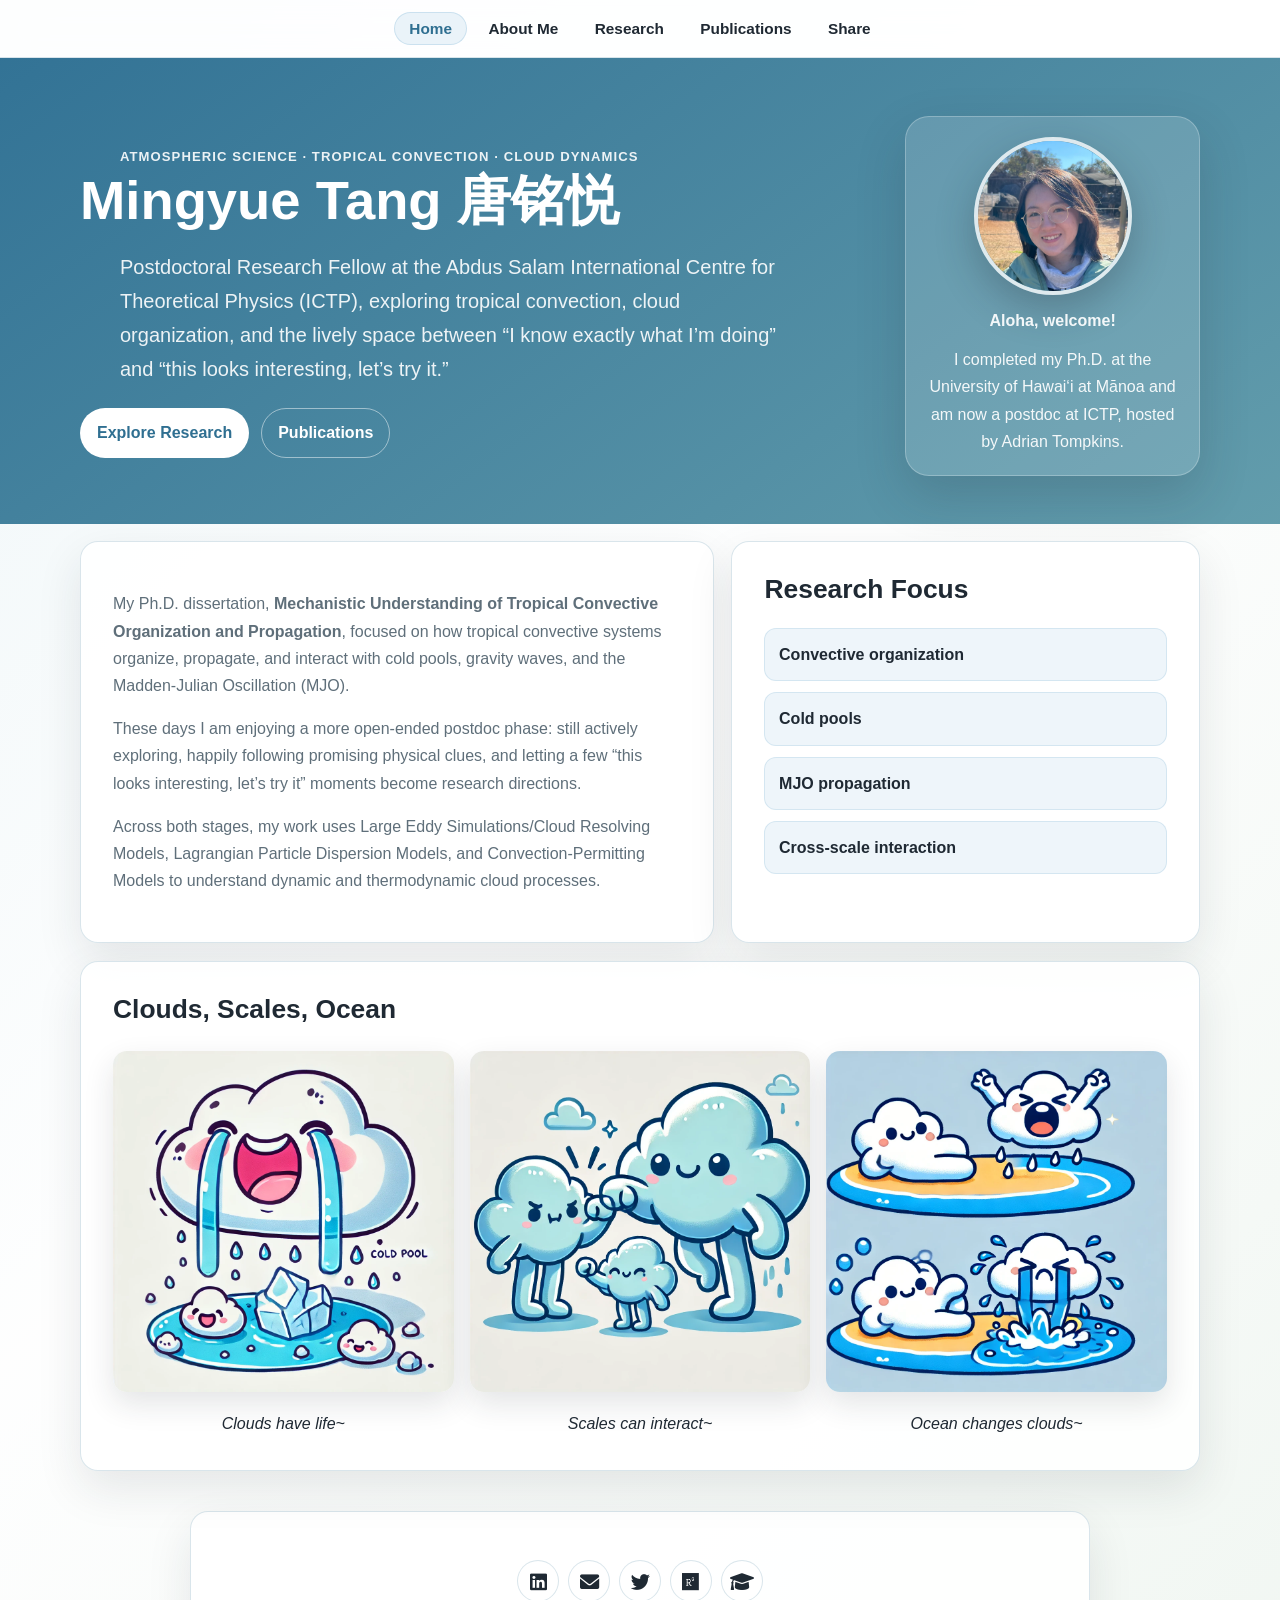
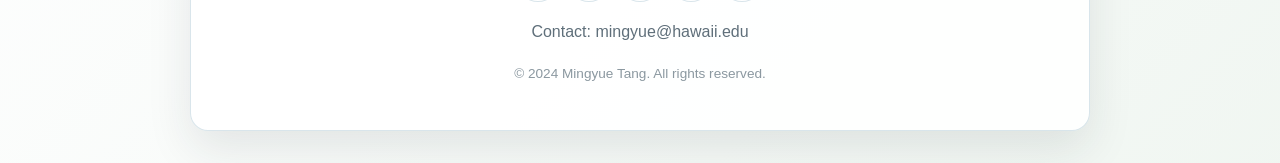
==== index.html @ c1c0a403 "Update my postdoc position" ====
<!DOCTYPE html>
<html lang="en">
<head>
    <meta charset="UTF-8">
    <meta name="viewport" content="width=device-width, initial-scale=1.0">
    <title>Mingyue Tang's Academic Profile</title>
    <link rel="stylesheet" href="https://cdnjs.cloudflare.com/ajax/libs/font-awesome/6.0.0-beta3/css/all.min.css">
    <link rel="stylesheet" href="styles.css">
</head>
<body>
    <div class="navbar">
        <a href="index.html" aria-current="page">Home</a>
        <a href="about.html">About Me</a>
        <a href="research.html">Research</a>
        <a href="publications.html">Publications</a>
        <a href="share.html">Share</a>
    </div>
    <header class="header hero">
        <div class="hero-inner">
            <div class="hero-copy">
                <p class="eyebrow">Atmospheric science · tropical convection · cloud dynamics</p>
                <h1>Mingyue Tang 唐铭悦</h1>
                <p class="hero-subtitle">Postdoctoral Research Fellow at the Abdus Salam International Centre for Theoretical Physics (ICTP), exploring tropical convection, cloud organization, and the lively space between “I know exactly what I’m doing” and “this looks interesting, let’s try it.”</p>
                <div class="hero-actions">
                    <a class="button primary" href="research.html">Explore Research</a>
                    <a class="button" href="publications.html">Publications</a>
                </div>
            </div>
            <aside class="profile-card">
                <img src="IMGprofile.png" alt="Profile Picture" class="profile-pic">
                <p><strong>Aloha, welcome!</strong></p>
                <p>I completed my Ph.D. at the University of Hawai‘i at Mānoa and am now a postdoc at ICTP, hosted by Adrian Tompkins.</p>
            </aside>
        </div>
    </header>
    <main class="home-grid">
        <section class="container intro-card">
            <p>My Ph.D. dissertation, <strong>Mechanistic Understanding of Tropical Convective Organization and Propagation</strong>, focused on how tropical convective systems organize, propagate, and interact with cold pools, gravity waves, and the Madden-Julian Oscillation (MJO).</p>
            <p>These days I am enjoying a more open-ended postdoc phase: still actively exploring, happily following promising physical clues, and letting a few “this looks interesting, let’s try it” moments become research directions.</p>
            <p>Across both stages, my work uses Large Eddy Simulations/Cloud Resolving Models, Lagrangian Particle Dispersion Models, and Convection-Permitting Models to understand dynamic and thermodynamic cloud processes.</p>
        </section>
        <section class="container focus-card">
            <h2>Research Focus</h2>
            <div class="focus-list">
                <span>Convective organization</span>
                <span>Cold pools</span>
                <span>MJO propagation</span>
                <span>Cross-scale interaction</span>
            </div>
        </section>
        <section class="container visual-card">
            <h2>Clouds, Scales, Ocean</h2>
            <div class="image-row">
                <div>
                    <img src="CloudFig1.png" alt="Clouds have life~">
                    <p><em>Clouds have life~</em></p>
                </div>
                <div>
                    <img src="CloudFig2.png" alt="Scales can interact~">
                    <p><em>Scales can interact~</em></p>
                </div>
                <div>
                    <img src="CloudFig3.png" alt="Ocean changes clouds~">
                    <p><em>Ocean changes clouds~</em></p>
                </div>
            </div>
        </section>
    </main>
    <footer>
        <div class="container">
            <div class="social-icons">
                <a href="https://www.linkedin.com/in/mingyue-tang-902974220/" target="_blank"><i class="fab fa-linkedin"></i></a>
                <a href="mailto:mingyue@hawaii.edu"><i class="fas fa-envelope"></i></a>
                <a href="https://twitter.com/tang_mingyue" target="_blank"><i class="fab fa-twitter"></i></a>
                <a href="https://www.researchgate.net/profile/Mingyue-Tang" target="_blank"><i class="fab fa-researchgate"></i></a>
                <a href="https://scholar.google.com/citations?user=uHS8cHoAAAAJ&amp;hl=en" target="_blank"><i class="fas fa-graduation-cap"></i></a>
            </div>         
            <p>Contact: mingyue@hawaii.edu</p>
            <p class="footer-small">&copy; 2024 Mingyue Tang. All rights reserved.</p>
        </div>
    </footer>
</body>
</html>
---- styles.css ----
:root {
    --ink: #1f2933;
    --muted: #5f6f7a;
    --paper: #ffffff;
    --mist: #eef6f8;
    --sky: #5d9fc8;
    --sky-dark: #2f6f91;
    --sage: #7fa58b;
    --coral: #c9896c;
    --line: rgba(47, 111, 145, 0.18);
    --shadow: 0 18px 45px rgba(31, 41, 51, 0.10);
}

* {
    box-sizing: border-box;
}

html {
    scroll-behavior: smooth;
}

body {
    margin: 0;
    color: var(--ink);
    font-family: -apple-system, BlinkMacSystemFont, "Segoe UI", Roboto, Helvetica, Arial, sans-serif;
    font-size: 16px;
    line-height: 1.7;
    background:
        linear-gradient(135deg, rgba(238, 246, 248, 0.96), rgba(255, 255, 255, 0.86) 45%, rgba(240, 246, 241, 0.94)),
        #f7fafb;
}

a {
    color: var(--sky-dark);
    text-decoration: none;
    text-underline-offset: 0.2em;
    transition: color 0.2s ease, background-color 0.2s ease, border-color 0.2s ease, transform 0.2s ease;
}

a:hover {
    color: var(--coral);
}

p {
    color: var(--muted);
}

h1,
h2,
h3 {
    color: var(--ink);
    line-height: 1.2;
}

h2 {
    margin-top: 0;
    font-size: 1.65rem;
}

h3 {
    margin-top: 1.8rem;
}

.navbar {
    position: sticky;
    top: 0;
    z-index: 20;
    display: flex;
    justify-content: center;
    gap: 0.35rem;
    padding: 0.75rem max(1rem, env(safe-area-inset-left)) 0.75rem max(1rem, env(safe-area-inset-right));
    background: rgba(255, 255, 255, 0.86);
    border-bottom: 1px solid var(--line);
    backdrop-filter: blur(14px);
    -webkit-backdrop-filter: blur(14px);
}

.navbar a {
    color: var(--ink);
    border: 1px solid transparent;
    border-radius: 999px;
    padding: 0.5rem 0.9rem;
    font-size: 0.96rem;
    font-weight: 650;
    line-height: 1;
    white-space: nowrap;
}

.navbar a:hover,
.navbar a[aria-current="page"] {
    color: var(--sky-dark);
    background: rgba(93, 159, 200, 0.12);
    border-color: rgba(93, 159, 200, 0.22);
}

.header {
    text-align: center;
    padding: 3.2rem 1.2rem 2.5rem;
    color: #fff;
    background:
        linear-gradient(145deg, rgba(47, 111, 145, 0.92), rgba(100, 156, 164, 0.78)),
        #5d9fc8;
}

.header h1 {
    margin: 0 0 1rem;
    color: #fff;
    font-size: clamp(2rem, 5vw, 3.4rem);
    font-weight: 760;
}

.header p {
    max-width: 680px;
    margin: 0.75rem auto 0;
    color: rgba(255, 255, 255, 0.9);
}

.profile-pic {
    display: block;
    width: 158px;
    height: 158px;
    margin: 0 auto;
    border: 4px solid rgba(255, 255, 255, 0.78);
    border-radius: 50%;
    object-fit: cover;
    box-shadow: 0 14px 38px rgba(31, 41, 51, 0.28);
}

.container,
.research-container,
.presentation-container,
.green-container,
.purple-container,
.orange-container {
    width: min(900px, calc(100% - 2rem));
    margin: 1.35rem auto;
    padding: clamp(1.15rem, 3vw, 2rem);
    background: rgba(255, 255, 255, 0.9);
    border: 1px solid var(--line);
    border-radius: 18px;
    box-shadow: var(--shadow);
}

.green-container {
    background: rgba(242, 248, 240, 0.92);
}

.purple-container {
    background: rgba(247, 244, 251, 0.94);
}

.orange-container {
    background: rgba(255, 248, 241, 0.94);
}

.section {
    margin-bottom: 1.5rem;
}

.section:last-child {
    margin-bottom: 0;
}

.image-row {
    display: grid;
    grid-template-columns: repeat(3, minmax(0, 1fr));
    gap: 1rem;
    margin-top: 1.6rem;
}

.image-row div {
    text-align: center;
}

.image-row img,
.image-container img,
.gif-container img,
.grid-container img {
    max-width: 100%;
    height: auto;
    border-radius: 14px;
    box-shadow: 0 12px 30px rgba(31, 41, 51, 0.12);
}

.image-row img {
    width: 100%;
    aspect-ratio: 1 / 1;
    object-fit: cover;
}

.image-row p {
    margin: 0.65rem 0 0;
    color: var(--ink);
}

.gif-container,
.image-container {
    display: flex;
    justify-content: center;
    margin: 1rem 0 1.35rem;
}

.grid-container {
    display: grid;
    grid-template-columns: repeat(4, minmax(0, 1fr));
    gap: 0.8rem;
    margin: 1rem 0 1.35rem;
}


.candy-card {
    position: relative;
    overflow: hidden;
    border-color: rgba(31, 41, 51, 0.08);
}

.candy-card::before {
    content: "";
    position: absolute;
    inset: 0 auto 0 0;
    width: 5px;
    background: linear-gradient(180deg, var(--candy-accent, var(--sky)), rgba(255, 255, 255, 0.28));
}

.candy-card h2 {
    display: inline-flex;
    align-items: center;
    padding: 0.28rem 0.7rem;
    background: rgba(255, 255, 255, 0.48);
    border: 1px solid rgba(255, 255, 255, 0.62);
    border-radius: 999px;
}

.candy-yellow {
    --candy-accent: rgba(226, 190, 91, 0.58);
    background: linear-gradient(135deg, rgba(255, 250, 215, 0.62), rgba(255, 255, 255, 0.86));
}

.candy-green {
    --candy-accent: rgba(132, 188, 146, 0.56);
    background: linear-gradient(135deg, rgba(232, 249, 226, 0.58), rgba(255, 255, 255, 0.86));
}

.candy-peach {
    --candy-accent: rgba(221, 163, 117, 0.54);
    background: linear-gradient(135deg, rgba(255, 236, 218, 0.58), rgba(255, 255, 255, 0.86));
}

.candy-pink {
    --candy-accent: rgba(206, 151, 190, 0.52);
    background: linear-gradient(135deg, rgba(252, 232, 247, 0.56), rgba(255, 255, 255, 0.86));
}

.education-item {
    display: grid;
    grid-template-columns: 32px 1fr;
    gap: 0.75rem;
    margin-bottom: 1.25rem;
}

.education-item i,
.research-interests i,
.honors-list li i,
.service-list li i,
.book-icon,
.microphone-icon {
    color: var(--sky-dark);
}

.education-item i {
    margin-top: 0.2rem;
    font-size: 1.25rem;
}

.education-details {
    color: var(--muted);
}

.thesis-title {
    color: var(--sky-dark);
    font-weight: 800;
}


.research-interests {
    display: grid;
    grid-template-columns: repeat(2, minmax(0, 1fr));
    gap: 0.75rem;
}

.research-interests div,
.honors-list li,
.service-list li,
.presentation-list li {
    background: rgba(255, 255, 255, 0.58);
    border: 1px solid rgba(47, 111, 145, 0.12);
    border-radius: 12px;
    padding: 0.8rem 0.9rem;
}

.research-interests div {
    display: flex;
    align-items: center;
    gap: 0.55rem;
    font-weight: 650;
}

.honors-list,
.service-list,
.publications-list,
.presentation-list {
    padding: 0;
    list-style: none;
}

.honors-list li,
.service-list li {
    display: grid;
    grid-template-columns: 24px 1fr;
    gap: 0.65rem;
    margin-bottom: 0.75rem;
}

.publication-section,
.presentation-section {
    margin-left: 0;
}

.publications-list li {
    margin-bottom: 1rem;
    padding-bottom: 1rem;
    border-bottom: 1px solid var(--line);
}

.publications-list li:last-child {
    border-bottom: 0;
}

.number {
    color: var(--sky-dark);
    font-size: 1.12rem;
    font-weight: 760;
    margin-right: 0.35rem;
}

.presentation-list li {
    margin-bottom: 0.8rem;
}

.timestamp {
    display: inline-block;
    margin-bottom: 0.9rem;
    color: #fff;
    background: var(--sky-dark);
    border-radius: 999px;
    padding: 0.3rem 0.75rem;
    font-size: 0.9rem;
    font-weight: 650;
}

.social-icons {
    display: flex;
    justify-content: center;
    flex-wrap: wrap;
    gap: 0.55rem;
    margin-top: 1rem;
}

.social-icons a {
    display: inline-flex;
    width: 42px;
    height: 42px;
    align-items: center;
    justify-content: center;
    color: var(--ink);
    background: rgba(255, 255, 255, 0.72);
    border: 1px solid var(--line);
    border-radius: 50%;
    font-size: 1.2rem;
}

.social-icons a:hover {
    color: #fff;
    background: var(--sky-dark);
    transform: translateY(-1px);
}

footer {
    padding: 1.2rem 0 2rem;
    text-align: center;
}

footer .container {
    margin-bottom: 0;
}

.footer-small {
    color: #8b98a0;
    font-size: 0.85rem;
}


.hero {
    padding: 3.6rem 1.25rem 3rem;
    text-align: left;
}

.hero-inner,
.home-grid,
.about-grid,
.research-grid,
.publication-layout,
.share-layout,
.single-column {
    width: min(1120px, calc(100% - 2rem));
    margin: 0 auto;
}

.hero-inner {
    display: grid;
    grid-template-columns: minmax(0, 1.45fr) minmax(280px, 0.55fr);
    gap: clamp(1.5rem, 4vw, 3rem);
    align-items: center;
}

.hero-copy {
    max-width: 760px;
}

.eyebrow {
    margin: 0 0 0.85rem;
    color: rgba(255, 255, 255, 0.84);
    font-size: 0.82rem;
    font-weight: 760;
    letter-spacing: 0.08em;
    text-transform: uppercase;
}

.hero-subtitle {
    font-size: clamp(1.05rem, 2vw, 1.25rem);
}

.hero-actions {
    display: flex;
    flex-wrap: wrap;
    gap: 0.75rem;
    margin-top: 1.4rem;
}

.button {
    display: inline-flex;
    align-items: center;
    justify-content: center;
    min-height: 42px;
    padding: 0.65rem 1rem;
    color: #fff;
    border: 1px solid rgba(255, 255, 255, 0.48);
    border-radius: 999px;
    font-weight: 760;
}

.button:hover,
.button.primary {
    color: var(--sky-dark);
    background: #fff;
}

.button.primary:hover {
    color: #fff;
    background: rgba(255, 255, 255, 0.18);
}

.profile-card {
    padding: 1.25rem;
    text-align: center;
    background: rgba(255, 255, 255, 0.14);
    border: 1px solid rgba(255, 255, 255, 0.25);
    border-radius: 24px;
    box-shadow: 0 20px 50px rgba(31, 41, 51, 0.18);
}

.profile-card p {
    color: rgba(255, 255, 255, 0.92);
}

.profile-card a {
    color: #fff;
    text-decoration: underline;
}

.home-grid,
.about-grid,
.research-grid,
.publication-layout,
.share-layout,
.single-column {
    display: grid;
    gap: 1.1rem;
    padding: 1.1rem 0 0;
}

.home-grid {
    grid-template-columns: minmax(0, 1.15fr) minmax(280px, 0.85fr);
}

.home-grid > .container,
.about-grid > div,
.research-grid > article,
.publication-layout > section,
.share-layout > article,
.share-layout > aside,
.single-column > section,
.single-column > article {
    width: 100%;
    margin: 0;
}

.visual-card,
.wide-card {
    grid-column: 1 / -1;
}

.about-grid .paired-card {
    grid-column: auto;
}

.focus-list {
    display: grid;
    gap: 0.7rem;
}

.focus-list span {
    display: block;
    padding: 0.75rem 0.85rem;
    color: var(--ink);
    background: rgba(93, 159, 200, 0.10);
    border: 1px solid rgba(93, 159, 200, 0.18);
    border-radius: 12px;
    font-weight: 700;
}

.about-grid {
    grid-template-columns: minmax(0, 1fr) minmax(320px, 0.9fr);
}

.research-grid {
    max-width: 980px;
}

.research-grid > article {
    margin-bottom: 1.15rem;
}

.research-container img {
    width: 100%;
}

.research-container .image-container img,
.research-container .gif-container img {
    max-width: 100%;
}

.single-column {
    max-width: 980px;
}

.single-column > section,
.single-column > article {
    width: 100%;
    margin: 0 0 1.15rem;
}


@media (max-width: 768px) {
    .hero {
        text-align: center;
    }

    .hero-inner,
    .home-grid,
    .about-grid,
    .research-grid,
    .publication-layout,
    .share-layout,
    .featured-research .section {
        width: min(100% - 1rem, 900px);
        grid-template-columns: 1fr;
    }

    .hero-actions {
        justify-content: center;
    }

    body {
        font-size: 15px;
    }

    .navbar {
        justify-content: flex-start;
        overflow-x: auto;
        scrollbar-width: none;
    }

    .navbar::-webkit-scrollbar {
        display: none;
    }

    .navbar a {
        padding: 0.58rem 0.82rem;
        font-size: 0.92rem;
    }

    .header {
        padding: 2.4rem 1rem 2rem;
    }

    .profile-pic {
        width: 132px;
        height: 132px;
    }

    .container,
    .research-container,
    .presentation-container,
    .green-container,
    .purple-container,
    .orange-container {
        width: min(100% - 1rem, 900px);
        margin: 0.75rem auto;
        border-radius: 14px;
    }

    .image-row,
    .research-interests {
        grid-template-columns: 1fr;
    }

    .grid-container {
        grid-template-columns: repeat(2, minmax(0, 1fr));
    }
}

@media (max-width: 520px) {
    .candy-card::before {
        width: 5px;
    }
}

 (max-width: 460px) {
    .grid-container {
        grid-template-columns: 1fr;
    }

    .education-item,
    .honors-list li,
    .service-list li {
        grid-template-columns: 1fr;
    }
}
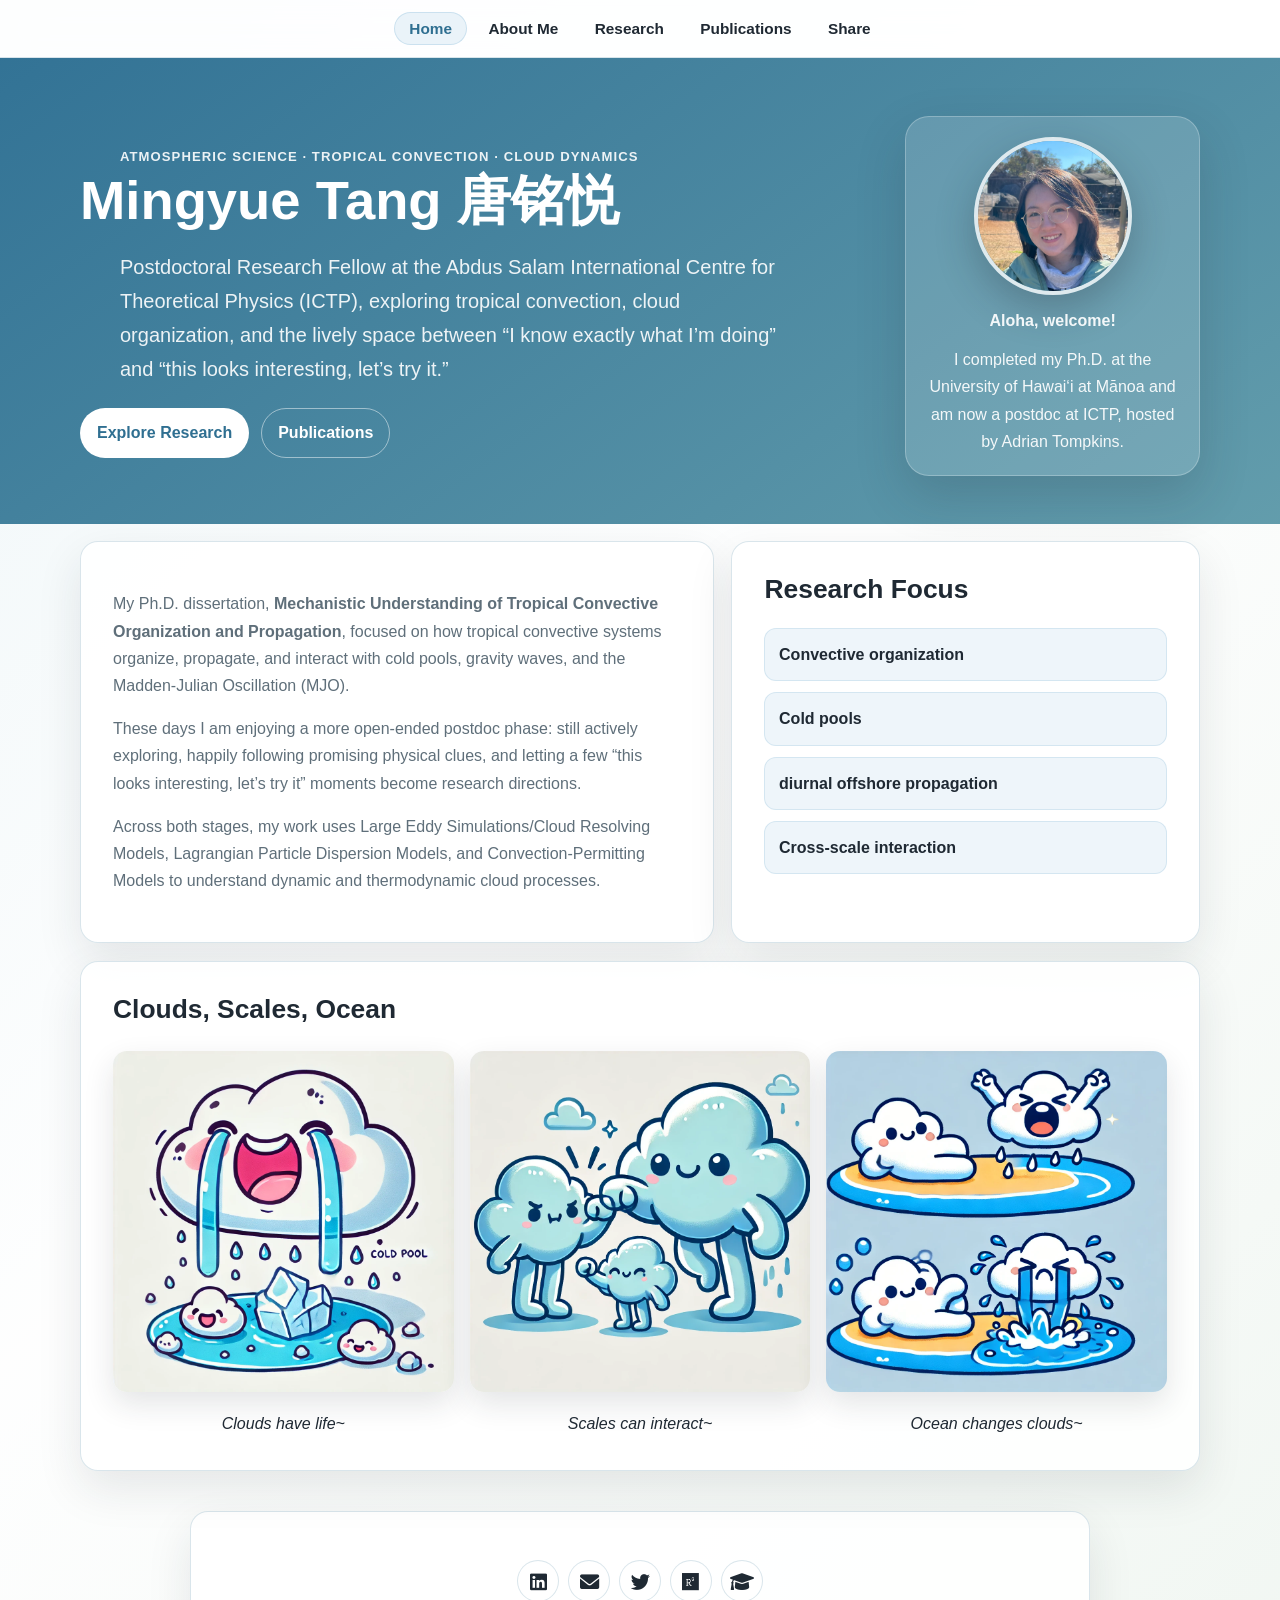
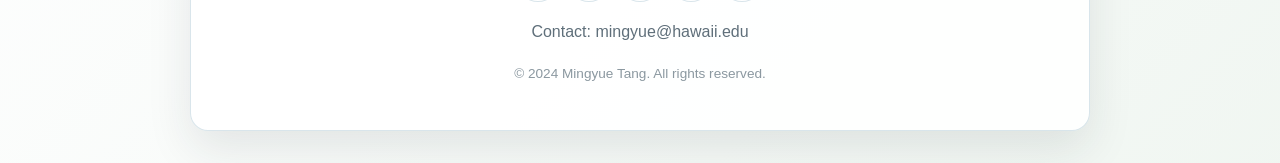
==== commit 8f0a5244: "Refine arXiv note and homepage research focus" ====
--- a/index.html
+++ b/index.html
@@ -44,7 +44,7 @@
             <div class="focus-list">
                 <span>Convective organization</span>
                 <span>Cold pools</span>
-                <span>MJO propagation</span>
+                <span>diurnal offshore propagation</span>
                 <span>Cross-scale interaction</span>
             </div>
         </section>
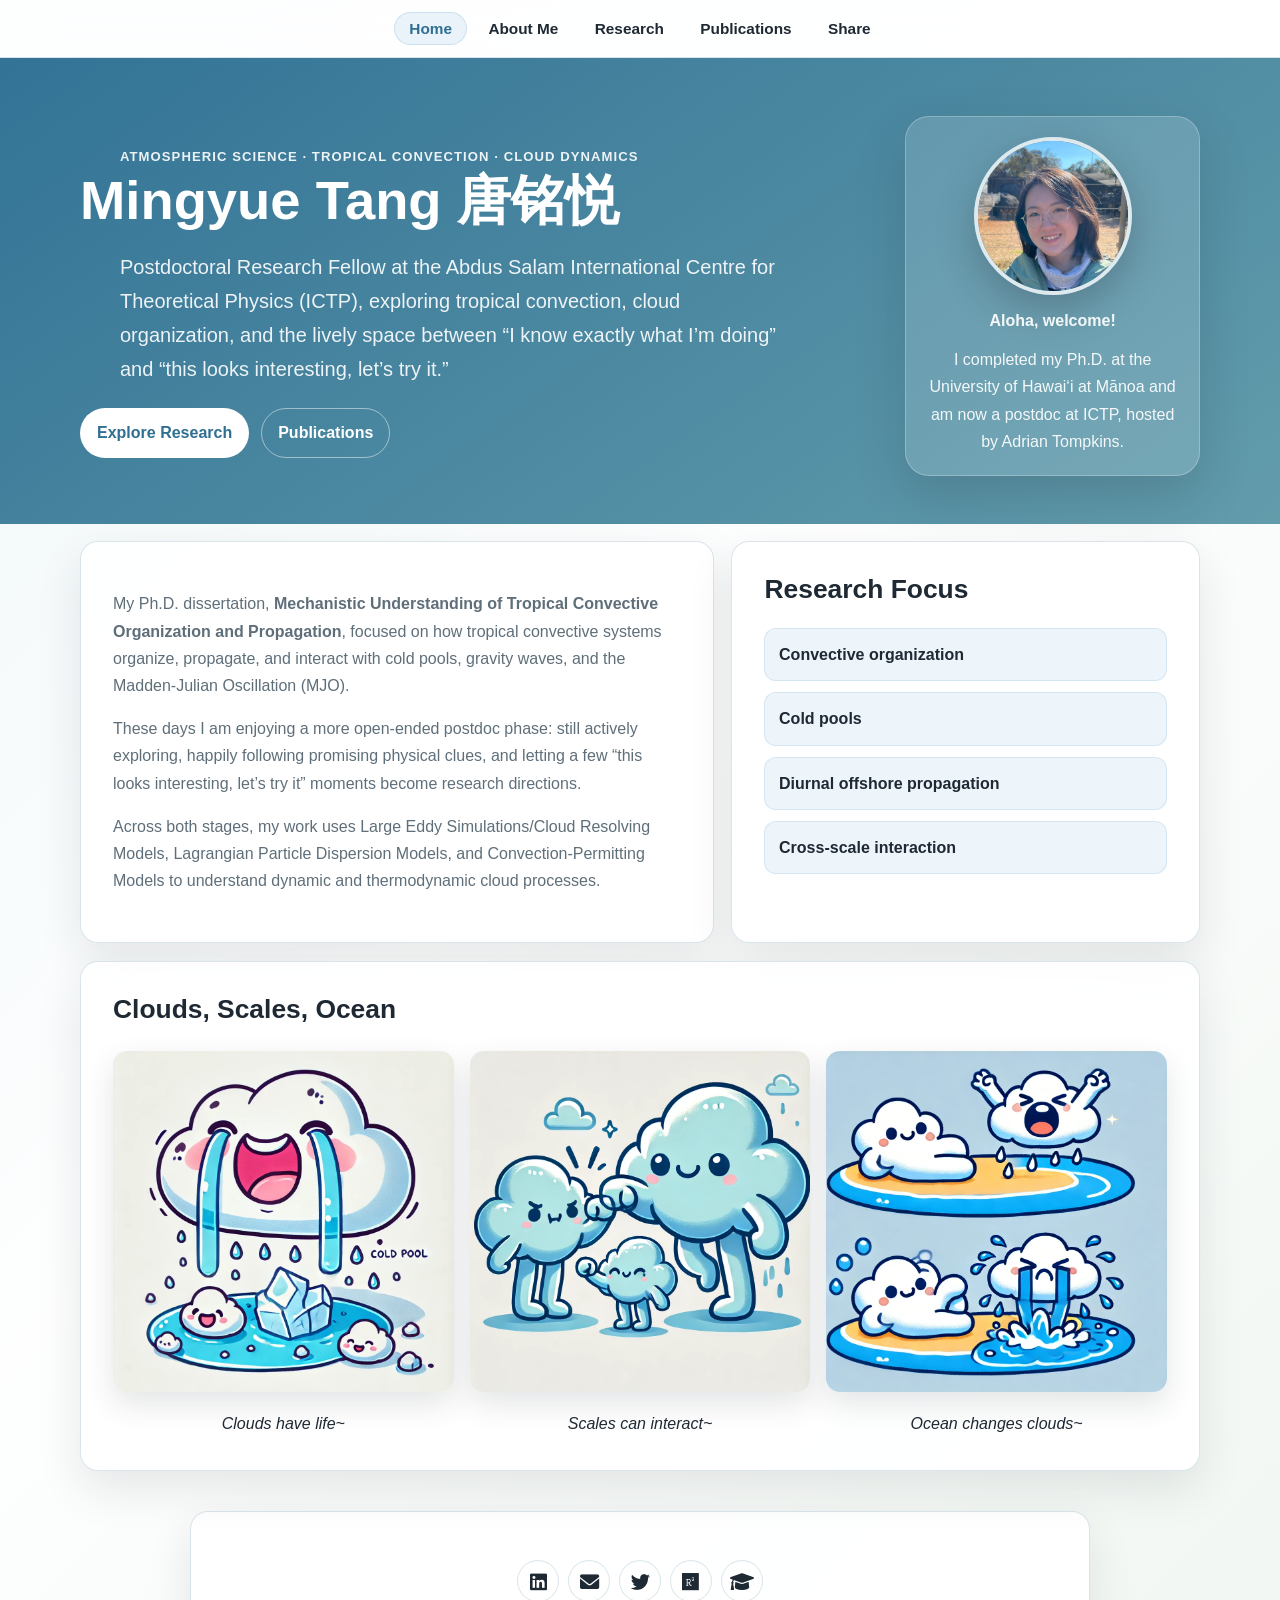
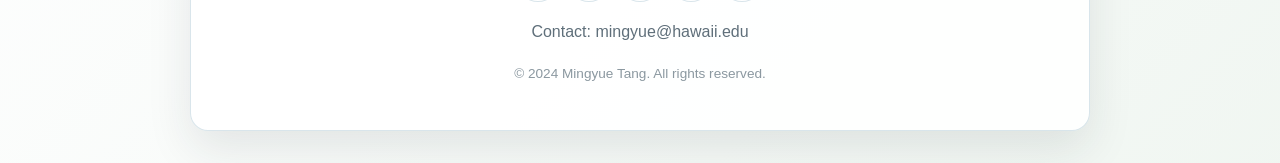
==== commit ec329edd: "Capitalize homepage research focus" ====
--- a/index.html
+++ b/index.html
@@ -44,7 +44,7 @@
             <div class="focus-list">
                 <span>Convective organization</span>
                 <span>Cold pools</span>
-                <span>diurnal offshore propagation</span>
+                <span>Diurnal offshore propagation</span>
                 <span>Cross-scale interaction</span>
             </div>
         </section>
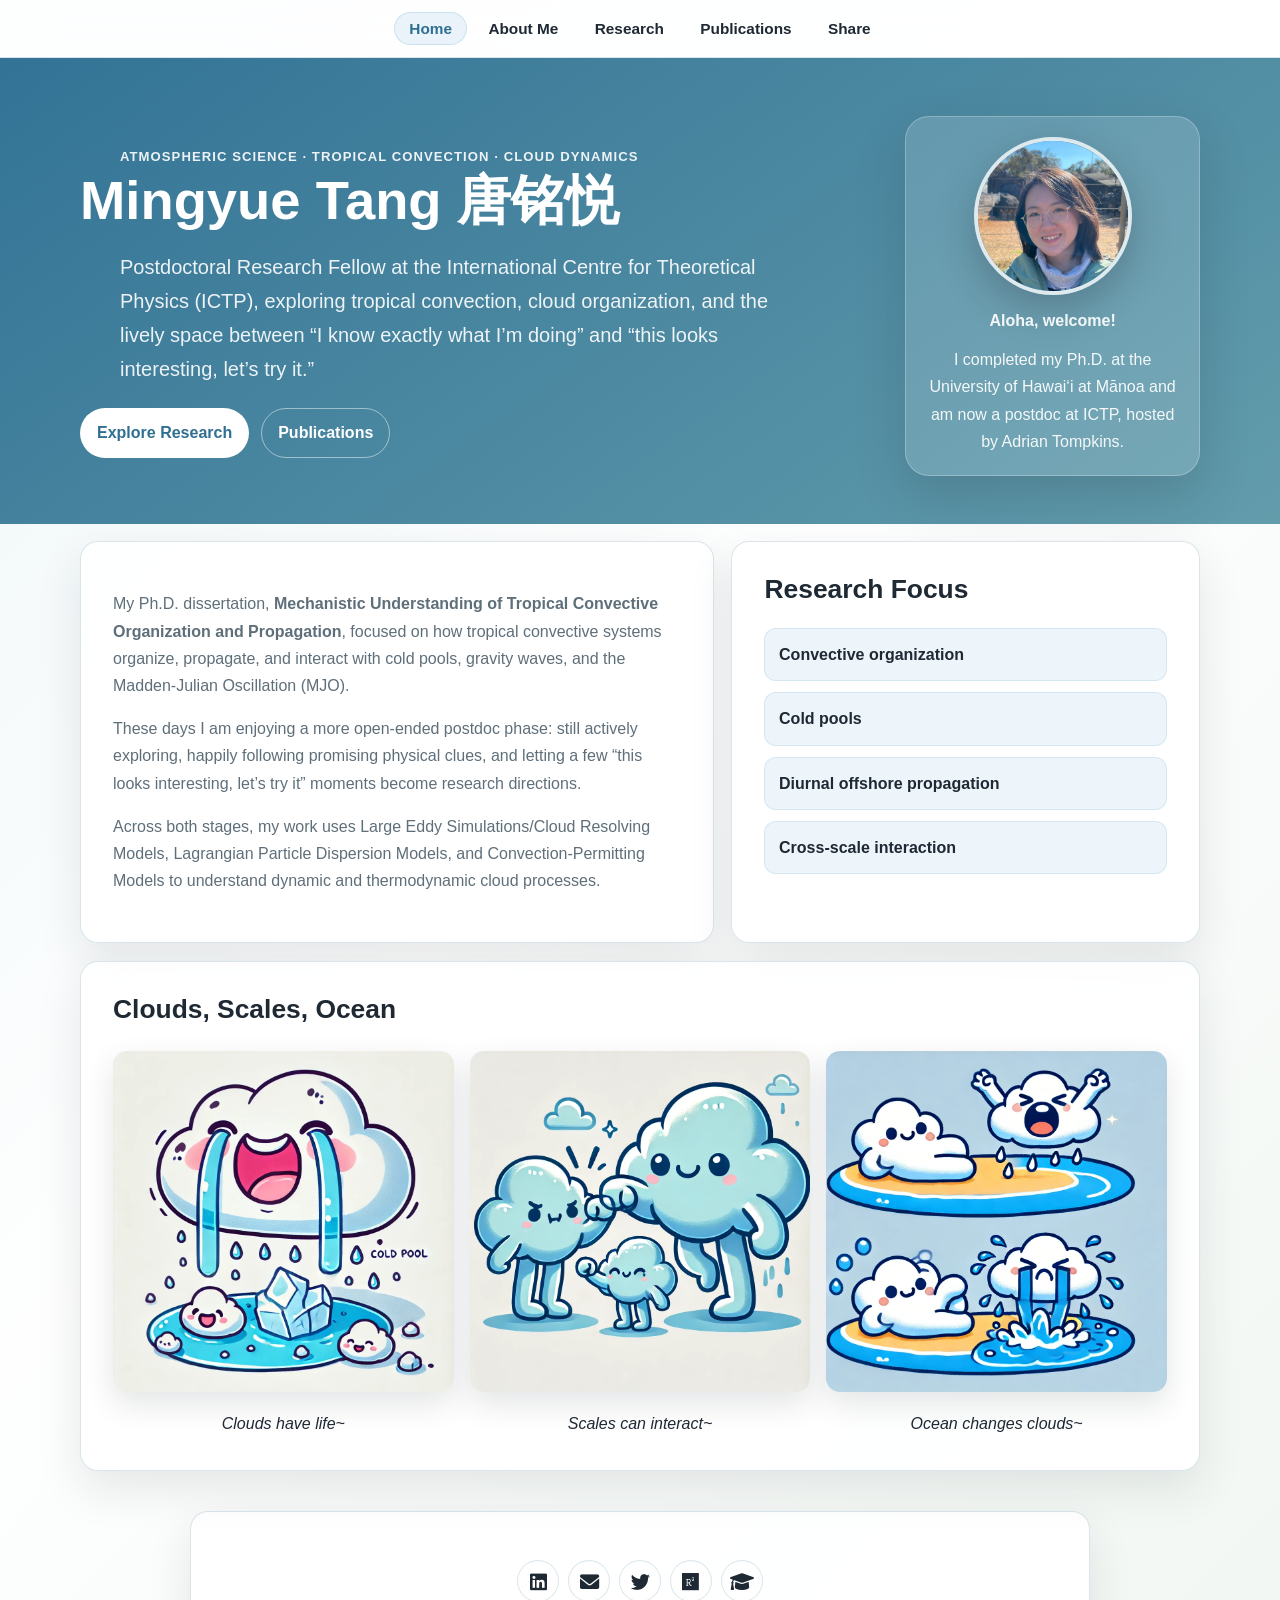
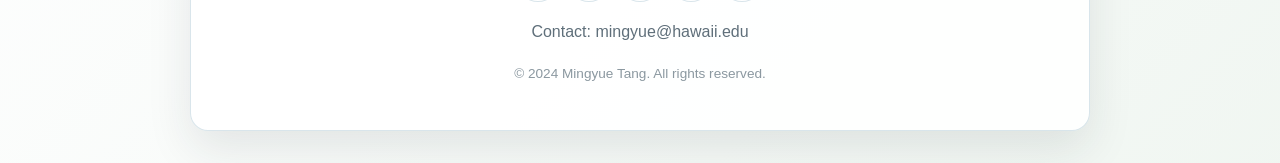
==== commit 7dd9699a: "Shorten ICTP name across site" ====
--- a/index.html
+++ b/index.html
@@ -20,7 +20,7 @@
             <div class="hero-copy">
                 <p class="eyebrow">Atmospheric science · tropical convection · cloud dynamics</p>
                 <h1>Mingyue Tang 唐铭悦</h1>
-                <p class="hero-subtitle">Postdoctoral Research Fellow at the Abdus Salam International Centre for Theoretical Physics (ICTP), exploring tropical convection, cloud organization, and the lively space between “I know exactly what I’m doing” and “this looks interesting, let’s try it.”</p>
+                <p class="hero-subtitle">Postdoctoral Research Fellow at the International Centre for Theoretical Physics (ICTP), exploring tropical convection, cloud organization, and the lively space between “I know exactly what I’m doing” and “this looks interesting, let’s try it.”</p>
                 <div class="hero-actions">
                     <a class="button primary" href="research.html">Explore Research</a>
                     <a class="button" href="publications.html">Publications</a>
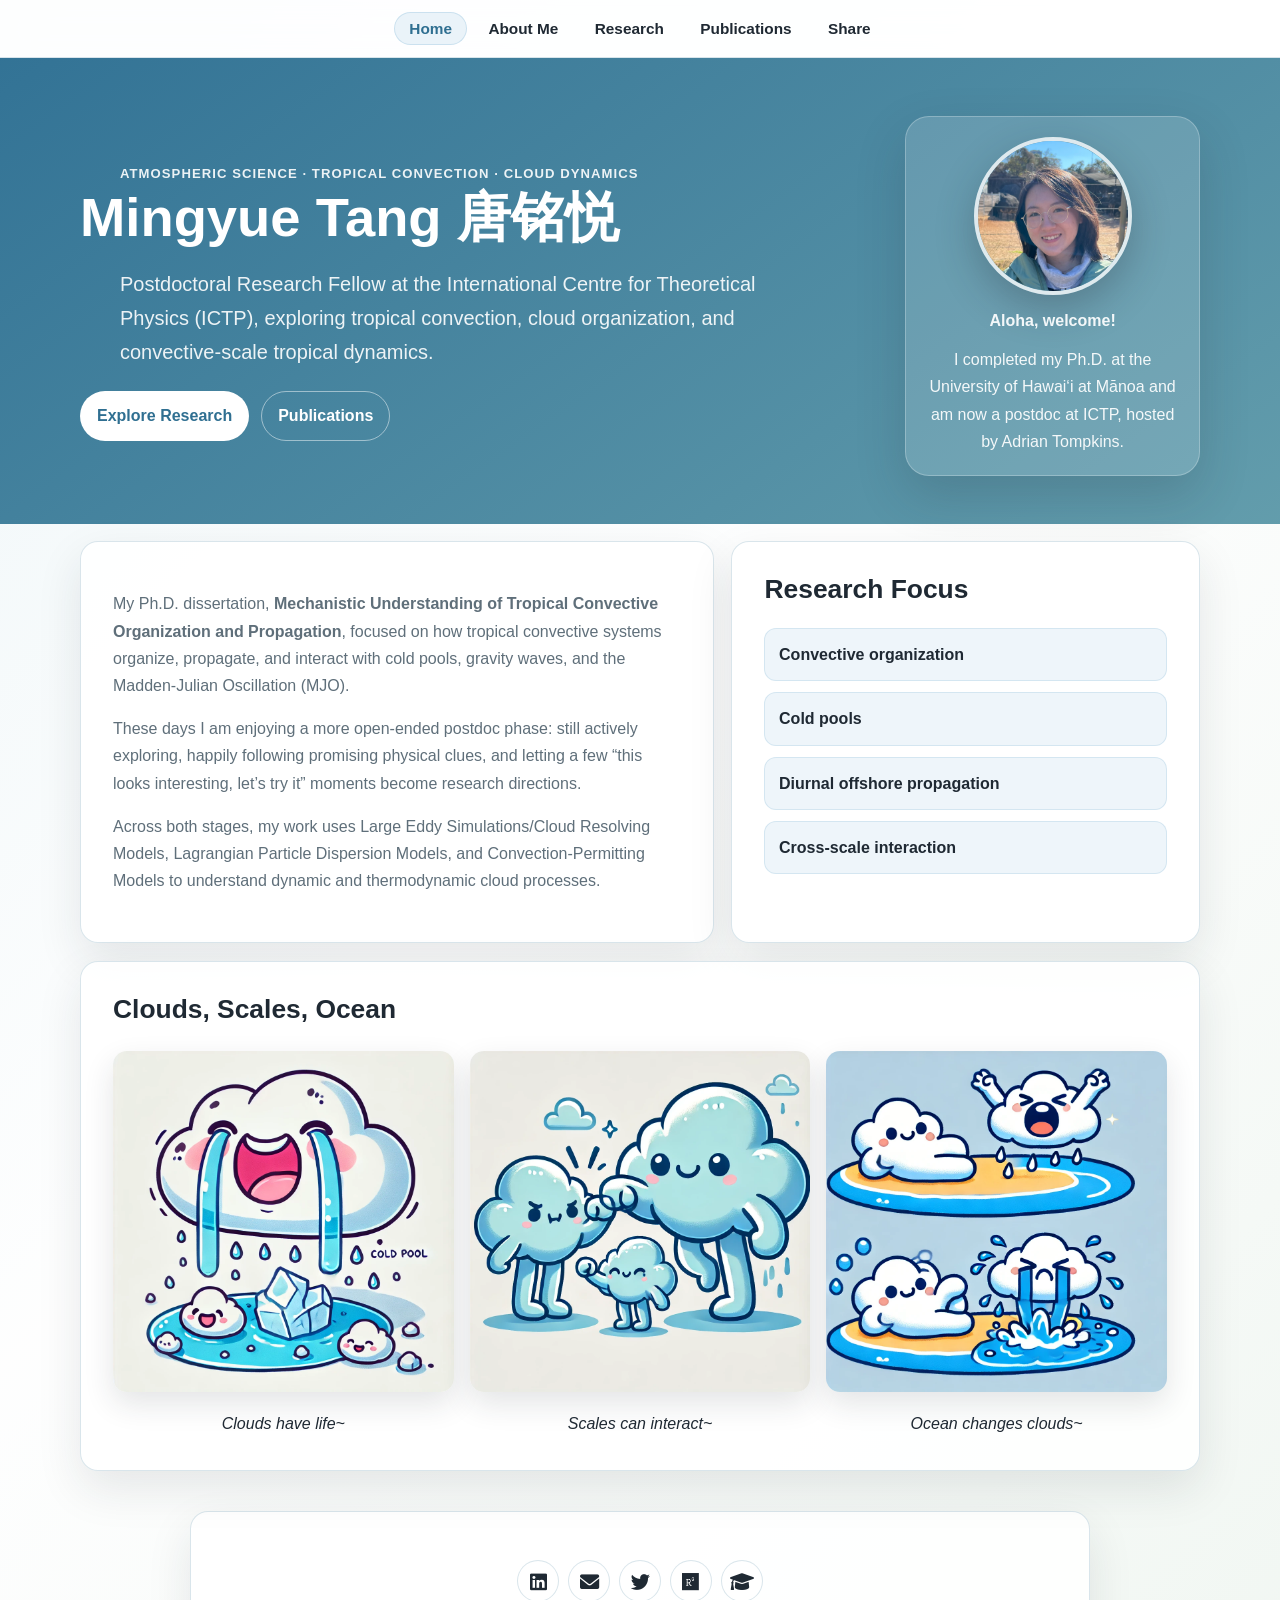
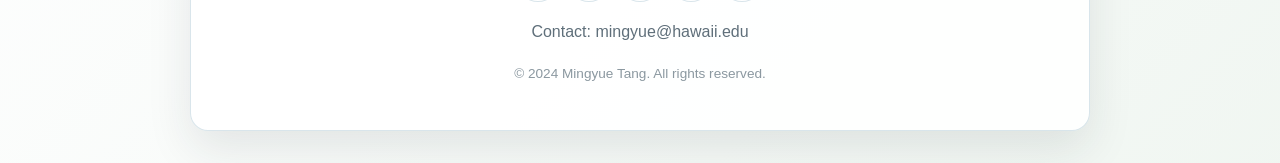
==== commit 14b02572: "Streamline homepage hero subtitle" ====
--- a/index.html
+++ b/index.html
@@ -20,7 +20,7 @@
             <div class="hero-copy">
                 <p class="eyebrow">Atmospheric science · tropical convection · cloud dynamics</p>
                 <h1>Mingyue Tang 唐铭悦</h1>
-                <p class="hero-subtitle">Postdoctoral Research Fellow at the International Centre for Theoretical Physics (ICTP), exploring tropical convection, cloud organization, and the lively space between “I know exactly what I’m doing” and “this looks interesting, let’s try it.”</p>
+                <p class="hero-subtitle">Postdoctoral Research Fellow at the International Centre for Theoretical Physics (ICTP), exploring tropical convection, cloud organization, and convective-scale tropical dynamics.</p>
                 <div class="hero-actions">
                     <a class="button primary" href="research.html">Explore Research</a>
                     <a class="button" href="publications.html">Publications</a>
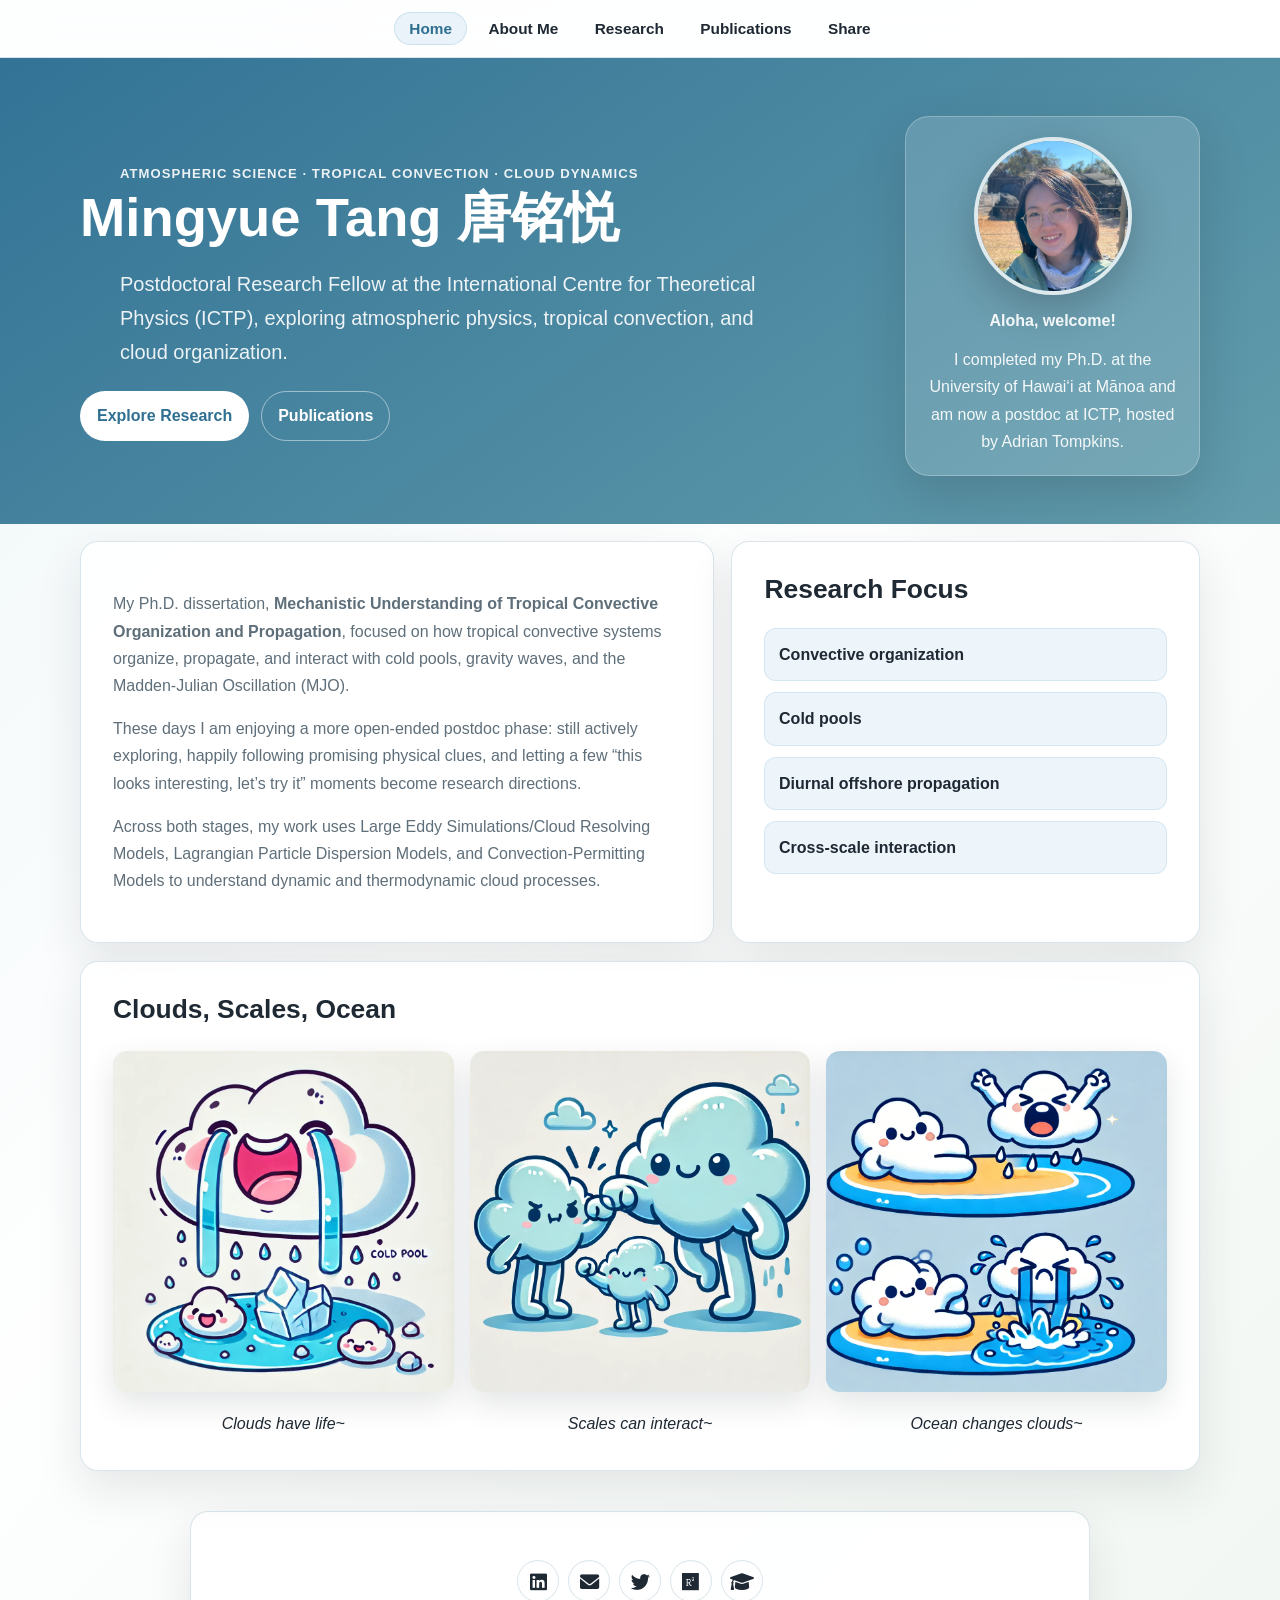
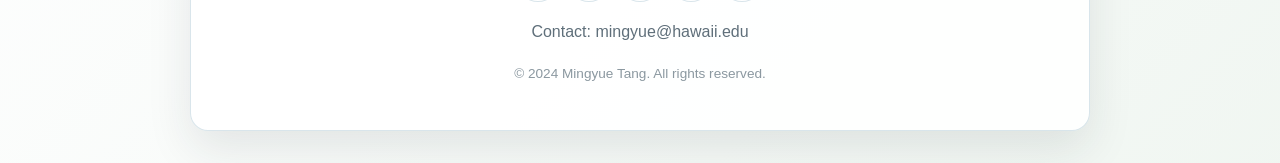
==== commit fb91cf97: "Update homepage hero research areas" ====
--- a/index.html
+++ b/index.html
@@ -20,7 +20,7 @@
             <div class="hero-copy">
                 <p class="eyebrow">Atmospheric science · tropical convection · cloud dynamics</p>
                 <h1>Mingyue Tang 唐铭悦</h1>
-                <p class="hero-subtitle">Postdoctoral Research Fellow at the International Centre for Theoretical Physics (ICTP), exploring tropical convection, cloud organization, and convective-scale tropical dynamics.</p>
+                <p class="hero-subtitle">Postdoctoral Research Fellow at the International Centre for Theoretical Physics (ICTP), exploring atmospheric physics, tropical convection, and cloud organization.</p>
                 <div class="hero-actions">
                     <a class="button primary" href="research.html">Explore Research</a>
                     <a class="button" href="publications.html">Publications</a>
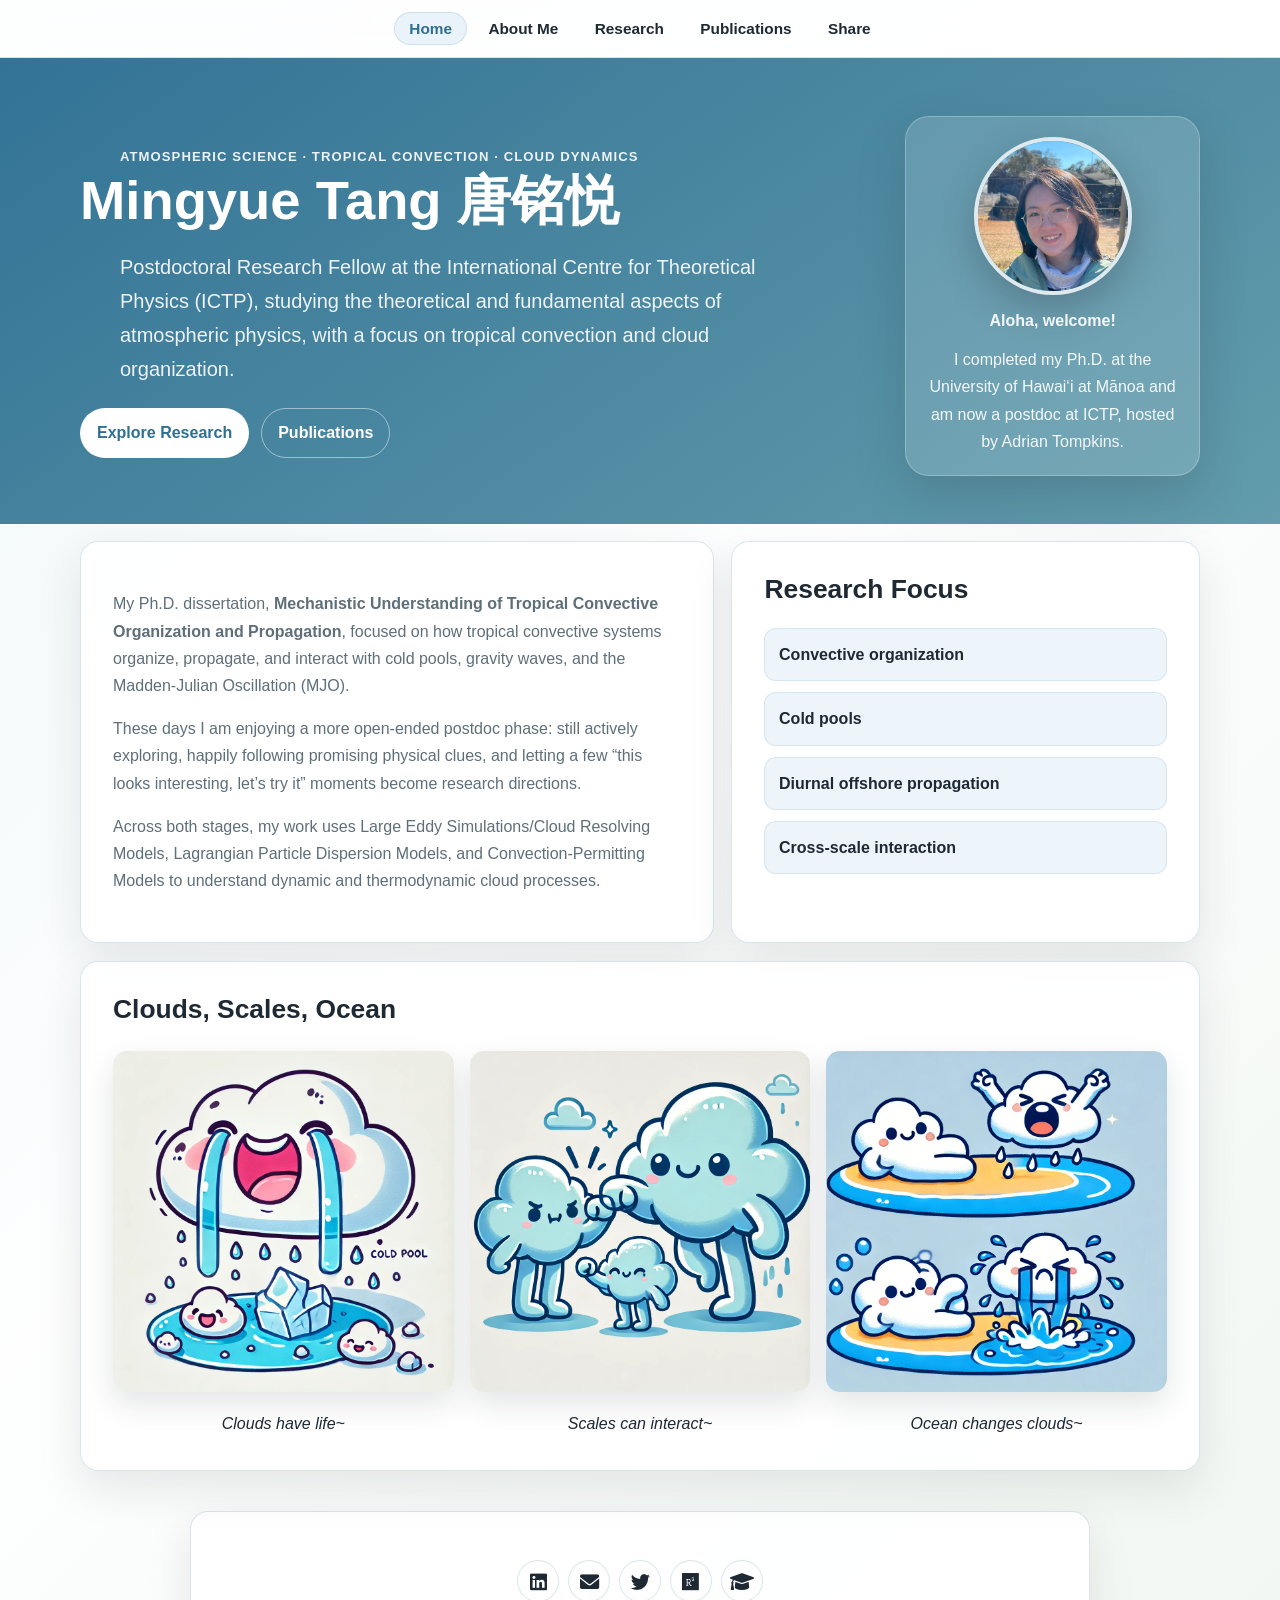
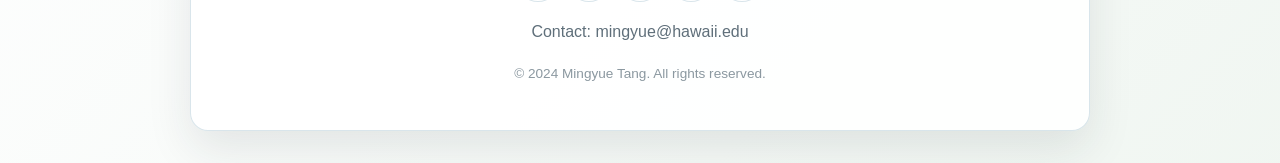
==== commit 63f18b2f: "Refine homepage research description" ====
--- a/index.html
+++ b/index.html
@@ -20,7 +20,7 @@
             <div class="hero-copy">
                 <p class="eyebrow">Atmospheric science · tropical convection · cloud dynamics</p>
                 <h1>Mingyue Tang 唐铭悦</h1>
-                <p class="hero-subtitle">Postdoctoral Research Fellow at the International Centre for Theoretical Physics (ICTP), exploring atmospheric physics, tropical convection, and cloud organization.</p>
+                <p class="hero-subtitle">Postdoctoral Research Fellow at the International Centre for Theoretical Physics (ICTP), studying the theoretical and fundamental aspects of atmospheric physics, with a focus on tropical convection and cloud organization.</p>
                 <div class="hero-actions">
                     <a class="button primary" href="research.html">Explore Research</a>
                     <a class="button" href="publications.html">Publications</a>
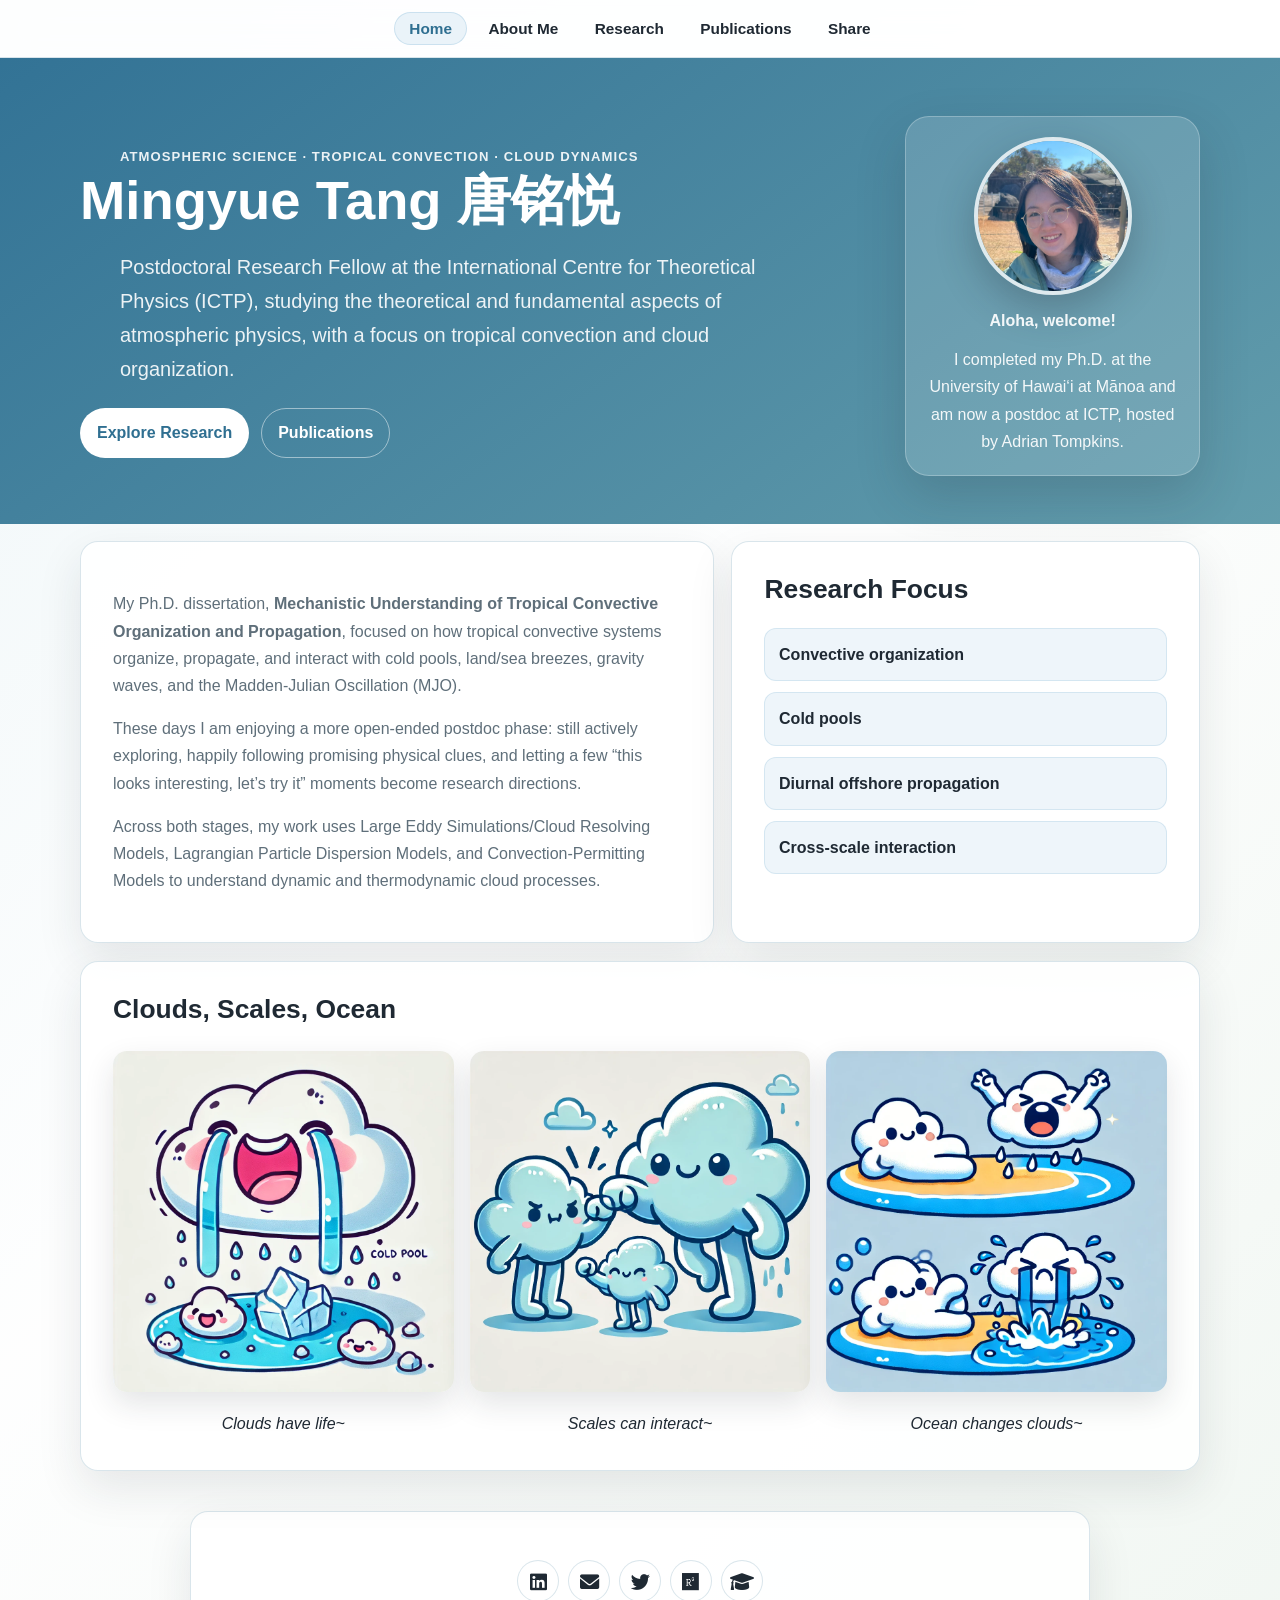
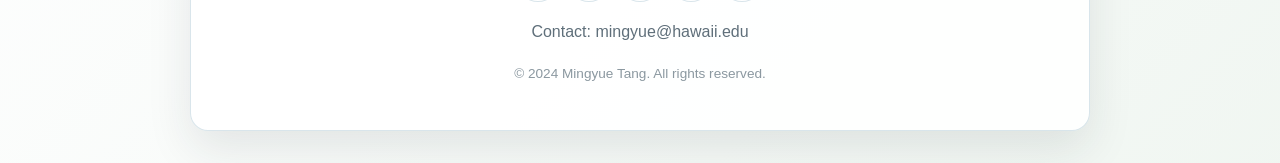
==== commit e18fad57: "Add land sea breezes to dissertation summary" ====
--- a/index.html
+++ b/index.html
@@ -35,7 +35,7 @@
     </header>
     <main class="home-grid">
         <section class="container intro-card">
-            <p>My Ph.D. dissertation, <strong>Mechanistic Understanding of Tropical Convective Organization and Propagation</strong>, focused on how tropical convective systems organize, propagate, and interact with cold pools, gravity waves, and the Madden-Julian Oscillation (MJO).</p>
+            <p>My Ph.D. dissertation, <strong>Mechanistic Understanding of Tropical Convective Organization and Propagation</strong>, focused on how tropical convective systems organize, propagate, and interact with cold pools, land/sea breezes, gravity waves, and the Madden-Julian Oscillation (MJO).</p>
             <p>These days I am enjoying a more open-ended postdoc phase: still actively exploring, happily following promising physical clues, and letting a few “this looks interesting, let’s try it” moments become research directions.</p>
             <p>Across both stages, my work uses Large Eddy Simulations/Cloud Resolving Models, Lagrangian Particle Dispersion Models, and Convection-Permitting Models to understand dynamic and thermodynamic cloud processes.</p>
         </section>
